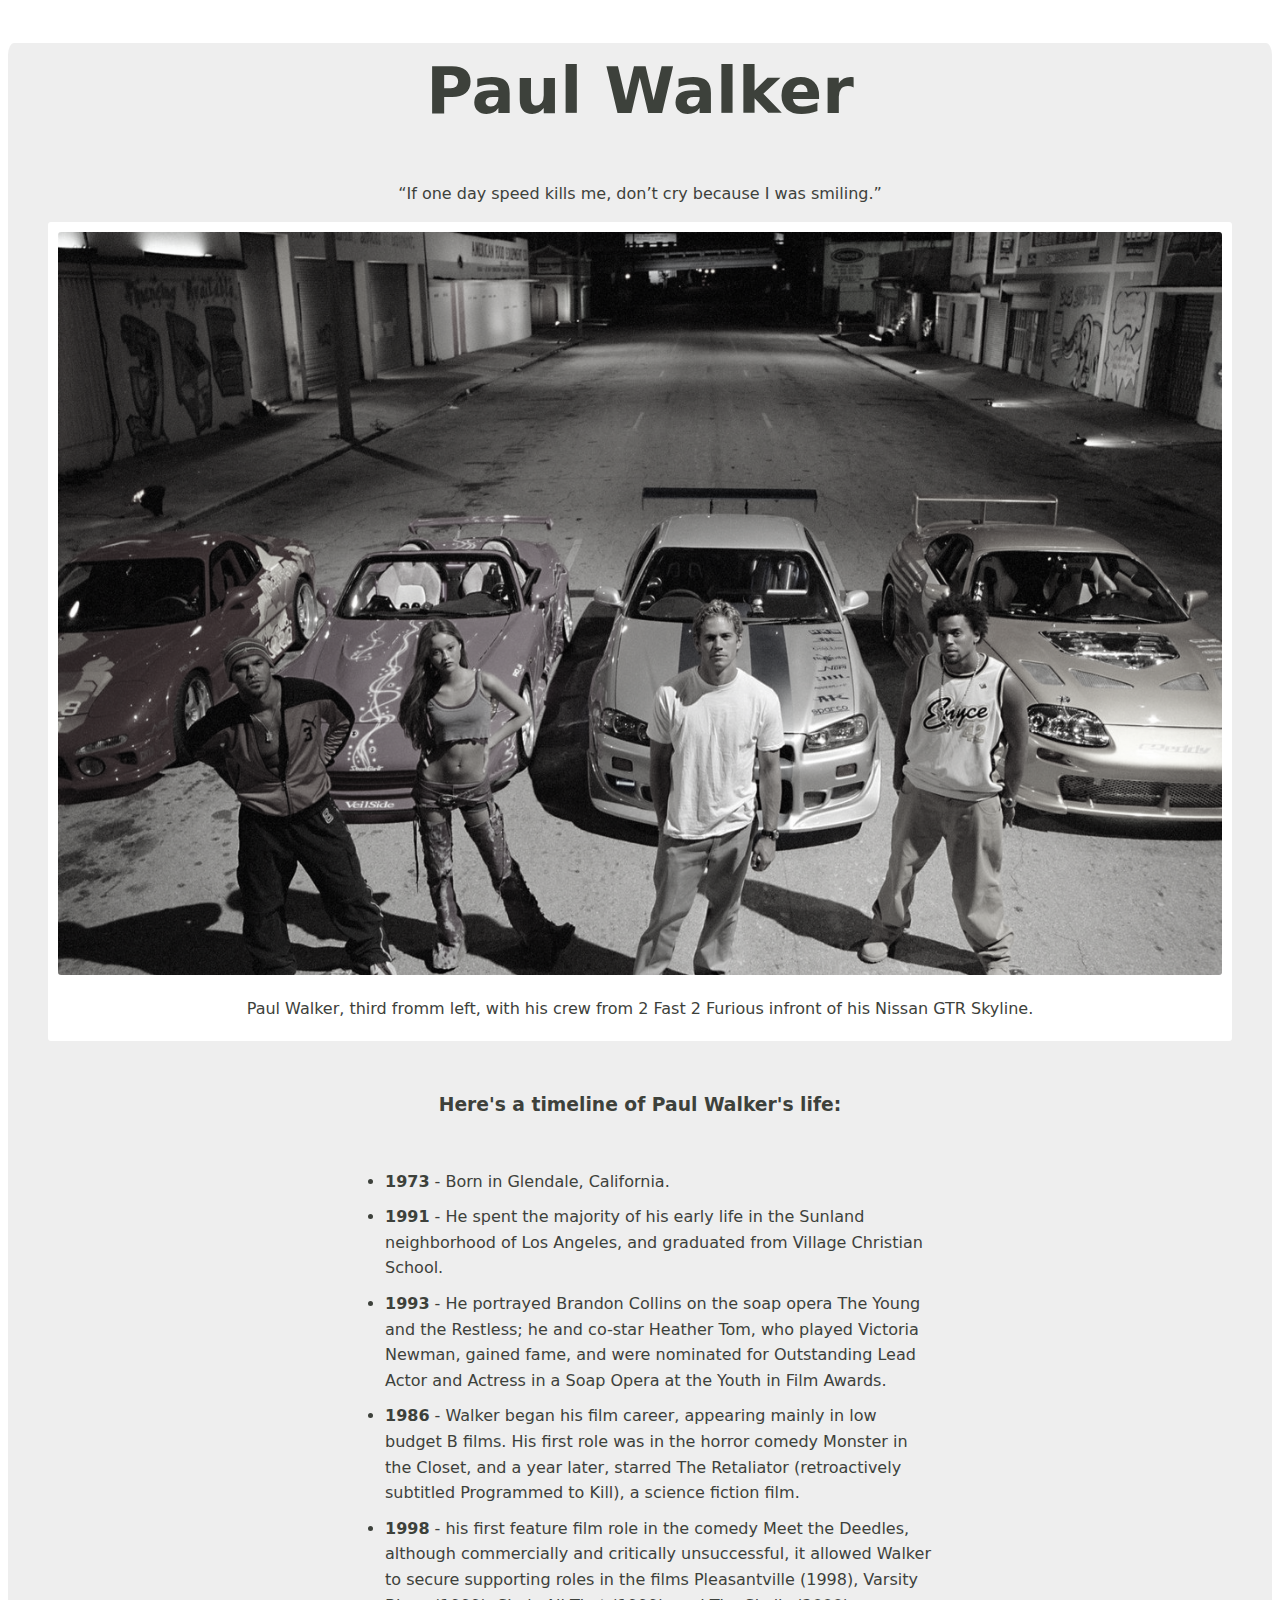
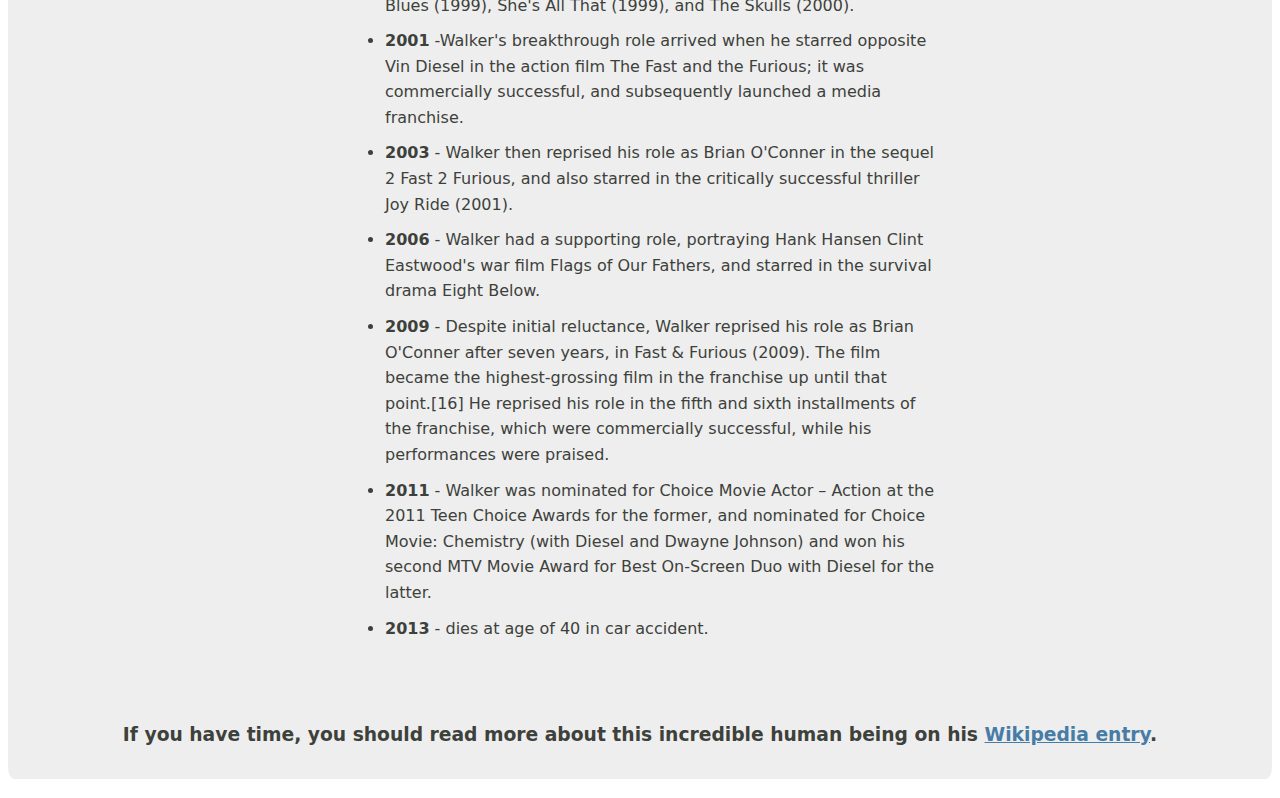
==== paul_walker/index.html @ 887ea174 "Add files via upload" ====
<!DOCTYPE html>
<html lang="en"><head><meta http-equiv="Content-Type" content="text/html; charset=UTF-8">

  
  




  <title>Paul Walker</title>
  
  
  
  
<style>
body {
  font-family:Roboto, system-ui, san-serif;
  background: white;
  color: #3d413b;
  text-align: center;
	font-size: 1rem;
	line-height: 1.5;
	
}

#link {
	padding: 30px 0px;
}

#image {
	max-width: 100%;
	height: auto;
	filter: grayscale(95%);
	border-radius: 3px;
}

#main {
	background-color: #eee;
	border-radius: 0.5%;
}

#img-div {
	background-color: white;
	padding: 10px;
	border-radius: 3px;
}

#img-caption {
	margin: 15px 0px 10px 0px;
}

h1 {
	font-size: 4rem;
}
 
a{
	color: #477ca7;
}
a:visited {
	color: #74638f;
}

ul {
	max-width: 550px;
	margin: 0 auto 50px auto;
	text-align: left;
	line-height: 1.6;
}
li {
	margin: 10px 0px;
}

#headline {
	margin: 50px 0px;
	text-align: center;
}

@media (max-width: 460px) {
	h1 {
		font-size: 3.5rem;
		line-height: 1.2;
	}
	
	#main {
		margin: 0;
	}
	
	#img-caption {
		font-size: 1.2rem;
	}
	body {
		min-width: 300px;
	}
}
</style>

  
  
  
  

</head>

<body translate="no">
  <main id="main">
	<h1 id="title">Paul Walker</h1>
	<p>“If one day speed kills me, don’t cry because I was smiling.”</p>
	<figure id="img-div">
		<img id="image" src="./image.jpg" alt="paul walker with his nissan skyline">
		<figcaption id="img-caption"> Paul Walker, third fromm left, with his crew from 2 Fast 2 Furious infront of his Nissan GTR Skyline.</figcaption>
	</figure>
	<section id="tribute-info">
		<h3 id="headline">Here's a timeline of Paul Walker's life:</h3>
			<ul>
				<li><strong>1973</strong> - Born in Glendale, California.</li>
				<li><strong>1991</strong> - He spent the majority of his early life in the Sunland neighborhood of Los Angeles, and graduated from Village Christian School.</li>
				<li><strong>1993</strong> - He portrayed Brandon Collins on the soap opera The Young and the Restless; he and co-star Heather Tom, who played Victoria Newman, gained fame, and were nominated for Outstanding Lead Actor and Actress in a Soap Opera at the Youth in Film Awards.</li>
				<li><strong>1986</strong> - Walker began his film career, appearing mainly in low budget B films. His first role was in the horror comedy Monster in the Closet, and a year later, starred The Retaliator (retroactively subtitled Programmed to Kill), a science fiction film.</li>
				<li><strong>1998</strong> - his first feature film role in the comedy Meet the Deedles, although commercially and critically unsuccessful, it allowed Walker to secure supporting roles in the films Pleasantville (1998), Varsity Blues (1999), She's All That (1999), and The Skulls (2000).</li>
				<li><strong>2001</strong> -Walker's breakthrough role arrived when he starred opposite Vin Diesel in the action film The Fast and the Furious; it was commercially successful, and subsequently launched a media franchise.</li>
				<li><strong>2003</strong> - Walker then reprised his role as Brian O'Conner in the sequel 2 Fast 2 Furious, and also starred in the critically successful thriller Joy Ride (2001).</li>
				<li><strong>2006</strong> - Walker had a supporting role, portraying Hank Hansen Clint Eastwood's war film Flags of Our Fathers, and starred in the survival drama Eight Below.</li>
				<li><strong>2009</strong> - Despite initial reluctance, Walker reprised his role as Brian O'Conner after seven years, in Fast &amp; Furious (2009). The film became the highest-grossing film in the franchise up until that point.[16] He reprised his role in the fifth and sixth installments of the franchise, which were commercially successful, while his performances were praised.</li>
				<li><strong>2011</strong> -  Walker was nominated for Choice Movie Actor – Action at the 2011 Teen Choice Awards for the former, and nominated for Choice Movie: Chemistry (with Diesel and Dwayne Johnson) and won his second MTV Movie Award for Best On-Screen Duo with Diesel for the latter.</li>
				<li><strong>2013</strong> - dies at age of 40 in car accident.</li>
				
			</ul>
		<h3 id="link">If you have time, you should read more about this incredible human being on his <a href="https://en.wikipedia.org/wiki/Paul_Walker" target="_blank">Wikipedia entry</a>.</h3>
	</section>

</main>
  
  
  
  




 
</body></html>
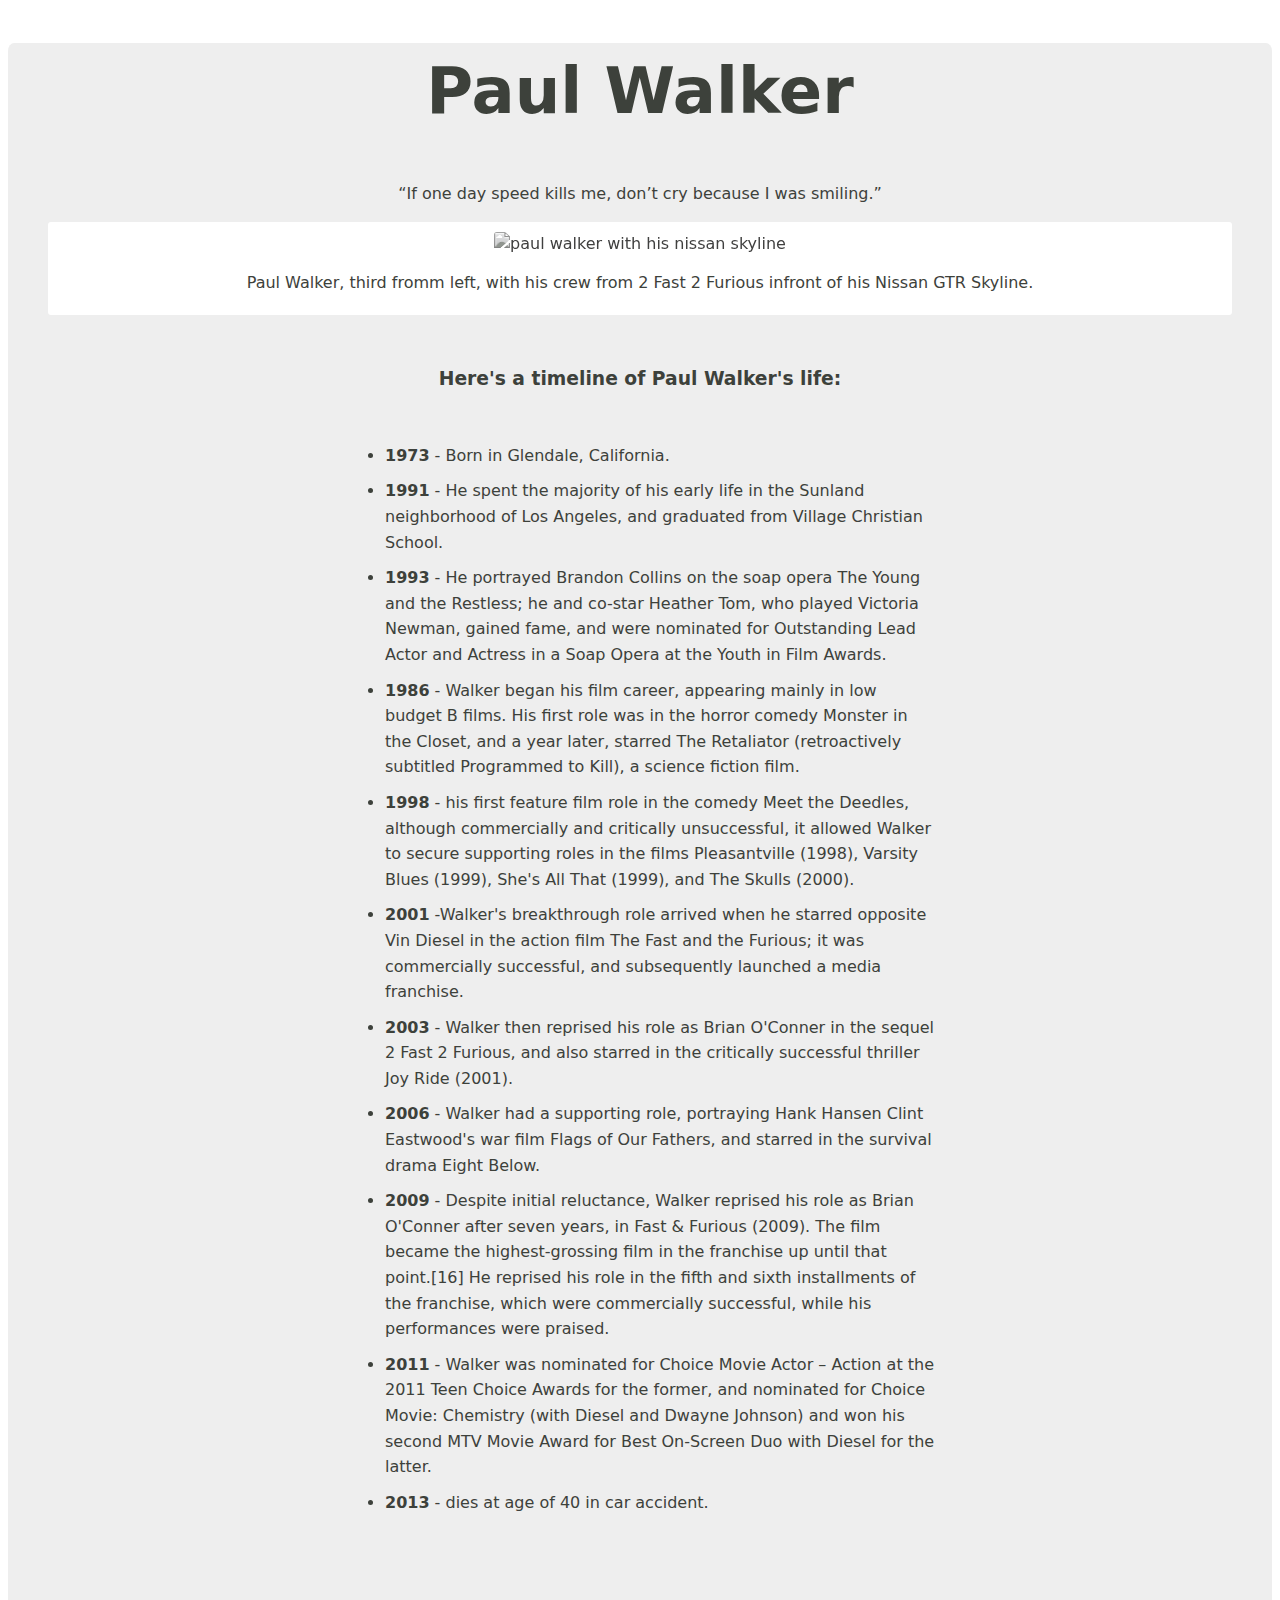
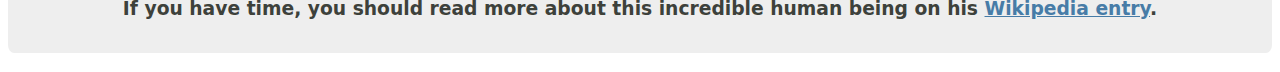
==== commit a81f6b84: "Update index.html" ====
--- a/paul_walker/index.html
+++ b/paul_walker/index.html
@@ -3,7 +3,6 @@
 
   
   
-
 
 
 
@@ -75,7 +74,11 @@
 	text-align: center;
 }
 
-@media (max-width: 460px) {
+@media only screen and (max-width: 460px) {
+	ul {
+		max-width: 460px;
+		margin: 0px 0px;
+	}
 	h1 {
 		font-size: 3.5rem;
 		line-height: 1.2;
@@ -84,12 +87,17 @@
 	#main {
 		margin: 0;
 	}
-	
+	#img-div {
+		margin: 5px 5px;
+	}
 	#img-caption {
-		font-size: 1.2rem;
+		font-size: 1rem;
 	}
 	body {
 		min-width: 300px;
+	}
+	#headline {
+		margin: 20px 20px;
 	}
 }
 </style>
@@ -138,4 +146,4 @@
 
 
  
-</body></html>+</body></html>
